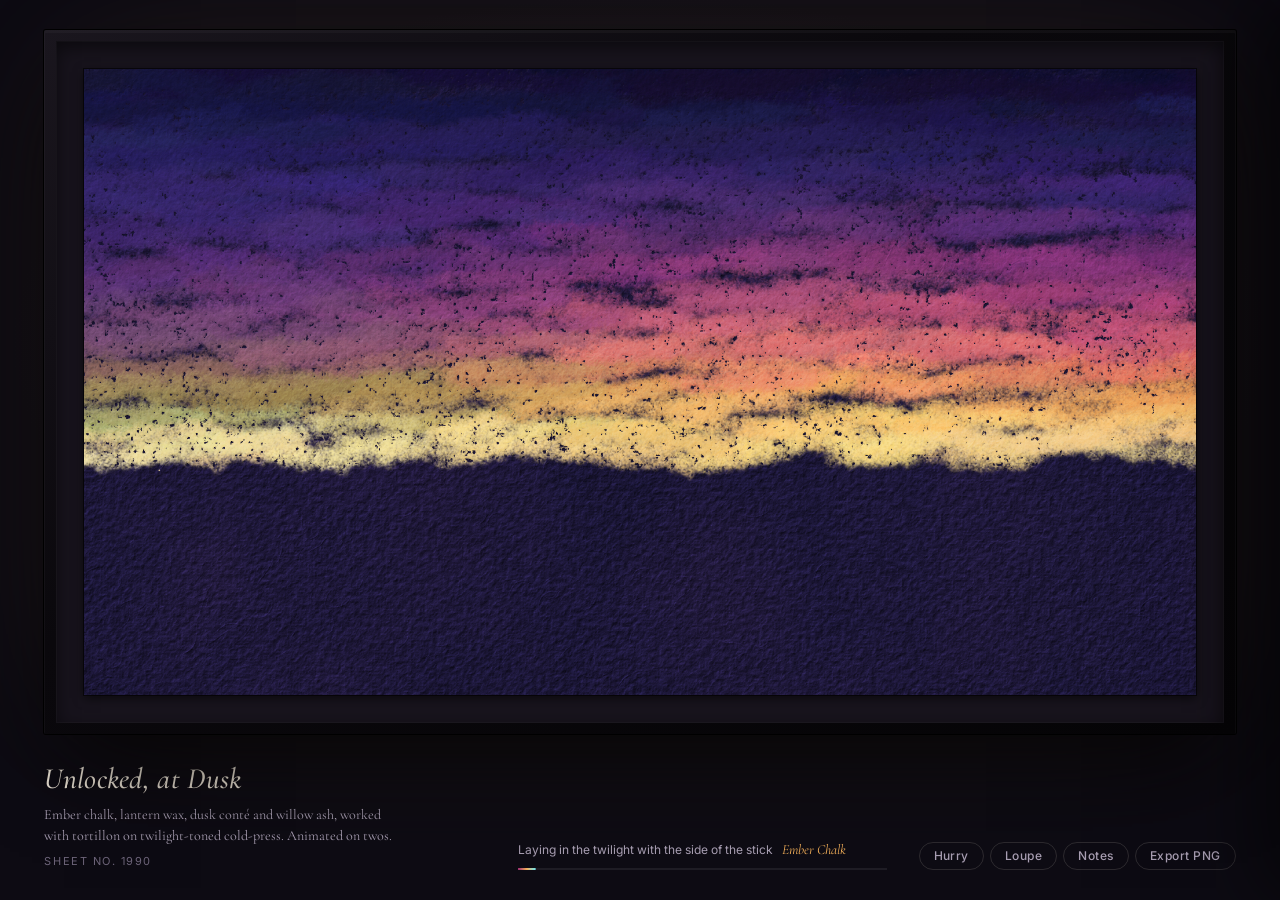
==== index.html @ 74544efd "Unlocked, at Dusk: living hand-drawn dry-media canvas engine Modular vanilla ES-module app rendering" ====
<!doctype html>
<html lang="en">
<head>
  <meta charset="utf-8">
  <meta name="viewport" content="width=device-width, initial-scale=1">
  <title>Unlocked, at Dusk</title>
  <meta name="description" content="A living hand-drawn pastel landscape, drawn mark by mark with simulated dry media and animated on twos.">
  <link rel="preconnect" href="https://fonts.googleapis.com">
  <link rel="preconnect" href="https://fonts.gstatic.com" crossorigin>
  <link href="https://fonts.googleapis.com/css2?family=Cormorant+Garamond:ital,wght@0,400;0,500;1,400&family=Inter:wght@400;500&display=swap" rel="stylesheet">
  <link rel="stylesheet" href="css/gallery.css">
</head>
<body>
  <main class="gallery">
    <div id="stage" class="stage">
      <div class="frame">
        <div class="mat">
          <canvas id="sheet" width="1920" height="1080" aria-label="An animated pastel landscape: a sun inside a stone ring at dusk, floating islands, a golden river winding home, and a fern-lined hollow of glowing seed pods."></canvas>
        </div>
      </div>
      <div id="loupe" class="loupe" aria-hidden="true"><canvas></canvas></div>
    </div>

    <section class="placard">
      <div class="label">
        <h1>Unlocked, at Dusk</h1>
        <p class="medium">Ember chalk, lantern wax, dusk conté and willow ash, worked with tortillon on twilight-toned cold-press. Animated on twos.</p>
        <p class="seed" id="seed"></p>
      </div>
      <div class="progress" aria-live="polite">
        <p class="status"><span id="status">Preparing the studio…</span> <span id="status-tool" class="status-tool"></span></p>
        <div class="progress-track"><div id="progress-bar" class="progress-bar"></div></div>
      </div>
      <nav class="controls" aria-label="Gallery controls">
        <button id="btn-hurry" class="hurry" title="Hurry the artist (F)">Hurry</button>
        <button id="btn-play" title="Pause / play (Space)" aria-pressed="false">Pause</button>
        <button id="btn-loupe" title="Magnifying loupe (L)" aria-pressed="false">Loupe</button>
        <button id="btn-notes" title="Curator's notes (N)" aria-expanded="false">Notes</button>
        <button id="btn-export" title="Export this frame as PNG (S)">Export PNG</button>
      </nav>
    </section>
  </main>

  <aside id="notes" class="notes" aria-label="Curator's notes">
    <button id="notes-close" class="notes-close" aria-label="Close notes">×</button>
    <p class="eyebrow">Curator’s notes</p>
    <h2>On a world that opened all at once</h2>
    <p>
      There is no one in this picture, and nothing you could hold. It is drawn from two feelings.
      The first is the afternoon a life changes on a single audacious idea — the strange, floating
      invincibility of it, the loud joy that follows, and the long, golden drive home through a warm
      night when every road seems to have been unlocked just for you. The second is older: a birthday,
      a vast new world discovered for the first time, hours vanishing in its glow, wrapped in warmth,
      and the messy, impatient ache to dive back in.
    </p>
    <p>
      So the sun sits inside a colossal stone ring, a gate standing open. Islands hang in the air because
      they have simply declined to fall. A river of molten gold winds all the way home into the light,
      carrying streaks of momentum. Above the valley, chalk bursts of celebration flower and crumble.
      And in the hollow under the great fern — whose fiddlehead is still curled like a secret — a nest
      of warm seed pods trembles, hops and bursts, unable to wait one more second.
    </p>
    <p>
      Every mark on the sheet was made by a simulated hand: a wrist that arcs, a tremor, a pressure that
      rises and lifts. Pigment is pressed through a physical model of the paper’s tooth, loads it as
      layers build, crumbles, skips and is dragged by the stump. Living elements are redrawn by that hand
      twelve times a second, and the contours boil between three separately searched drawings — the way
      a hand-drawn film breathes.
    </p>
    <h2 class="tools-title">The five invented tools</h2>
    <div id="tool-cards" class="tool-cards"></div>
    <h2 class="tools-title">In the gallery</h2>
    <ul class="keys">
      <li><kbd>Space</kbd> pause / play</li>
      <li><kbd>L</kbd> loupe — inspect the tooth and the grain</li>
      <li><kbd>N</kbd> these notes</li>
      <li><kbd>S</kbd> export the current frame as PNG</li>
      <li><kbd>F</kbd> hurry the artist while drawing</li>
      <li>Add <code>?seed=2024</code> to the address for a different sheet</li>
    </ul>
  </aside>

  <script type="module" src="js/main.js"></script>
</body>
</html>
---- css/gallery.css ----
/* gallery.css — a dark museum room, a single lit work, a wall label. */

:root {
  --wall: #0d0b13;
  --wall-lit: #1b1624;
  --ink: #e9e1d4;
  --ink-dim: #a99fb3;
  --ink-faint: #6d6479;
  --accent: #f4b05a;
  --accent-cool: #6fe6f2;
  --frame: #0a080c;
  --mat: #17131c;
  --serif: 'Cormorant Garamond', 'Iowan Old Style', Georgia, serif;
  --sans: 'Inter', system-ui, -apple-system, 'Segoe UI', sans-serif;
  color-scheme: dark;
}

* { box-sizing: border-box; }

html, body { margin: 0; height: 100%; }

body {
  background:
    radial-gradient(ellipse 70% 55% at 50% 38%, var(--wall-lit) 0%, var(--wall) 70%),
    var(--wall);
  color: var(--ink);
  font-family: var(--sans);
  font-size: 14px;
  line-height: 1.55;
  overflow-x: hidden;
  -webkit-font-smoothing: antialiased;
}

.gallery {
  min-height: 100%;
  display: flex;
  flex-direction: column;
  align-items: center;
  justify-content: center;
  padding: clamp(16px, 3vh, 40px) 16px clamp(16px, 3vh, 32px);
  gap: clamp(14px, 2.4vh, 28px);
}

/* ------------------------------------------------------------- the work */
.stage {
  position: relative;
  width: min(100%, calc((100vh - 230px) * 16 / 9));
  min-width: min(100%, 320px);
}

.frame {
  padding: clamp(6px, 0.9vw, 14px);
  background: linear-gradient(145deg, #1a161e, var(--frame) 40%, #050406);
  box-shadow:
    0 0 0 1px #000,
    0 2px 0 1px rgba(255, 255, 255, 0.03) inset,
    0 40px 90px -20px rgba(0, 0, 0, 0.85),
    0 0 140px -40px rgba(244, 176, 90, 0.14);
  border-radius: 2px;
}

.mat {
  padding: clamp(10px, 2.2vw, 36px);
  background: var(--mat);
  box-shadow: inset 0 0 0 1px rgba(255, 255, 255, 0.025), inset 0 6px 18px rgba(0, 0, 0, 0.55);
}

#sheet {
  display: block;
  width: 100%;
  height: auto;
  aspect-ratio: 16 / 9;
  background: #1e183a;
  box-shadow: 0 0 0 1px rgba(0, 0, 0, 0.6), 0 3px 10px rgba(0, 0, 0, 0.6);
  image-rendering: auto;
}

body.loupe-on #sheet { cursor: none; }

/* ------------------------------------------------------------- loupe */
.loupe {
  position: fixed;
  left: 0; top: 0;
  width: 300px; height: 300px;
  border-radius: 50%;
  overflow: hidden;
  pointer-events: none;
  opacity: 0;
  transition: opacity 0.18s ease;
  box-shadow:
    0 0 0 2px rgba(10, 8, 12, 0.9),
    0 0 0 5px rgba(196, 170, 120, 0.55),
    0 0 0 7px rgba(10, 8, 12, 0.9),
    0 24px 60px rgba(0, 0, 0, 0.7);
  z-index: 20;
}
.loupe.visible { opacity: 1; }
.loupe canvas { width: 100%; height: 100%; display: block; }
.loupe::after {
  content: '';
  position: absolute; inset: 0;
  border-radius: 50%;
  background: radial-gradient(circle at 32% 28%, rgba(255, 255, 255, 0.16), transparent 38%),
              radial-gradient(circle at 50% 50%, transparent 62%, rgba(0, 0, 0, 0.35) 100%);
}

/* ------------------------------------------------------------- placard */
.placard {
  width: min(100%, calc((100vh - 230px) * 16 / 9));
  display: grid;
  grid-template-columns: minmax(0, 1.2fr) minmax(0, 1fr) auto;
  align-items: end;
  gap: 18px 32px;
}

.label h1 {
  font-family: var(--serif);
  font-weight: 500;
  font-style: italic;
  font-size: clamp(22px, 2.3vw, 32px);
  letter-spacing: 0.01em;
  margin: 0 0 2px;
  color: var(--ink);
}
.label .medium {
  margin: 0;
  font-family: var(--serif);
  font-size: clamp(14px, 1.1vw, 16px);
  color: var(--ink-dim);
  max-width: 52ch;
}
.label .seed {
  margin: 6px 0 0;
  font-size: 11px;
  letter-spacing: 0.14em;
  text-transform: uppercase;
  color: var(--ink-faint);
}

.progress { min-width: 0; transition: opacity 1.2s ease; }
.status {
  margin: 0 0 8px;
  font-size: 12px;
  color: var(--ink-dim);
  white-space: nowrap;
  overflow: hidden;
  text-overflow: ellipsis;
}
.status-tool {
  color: var(--accent);
  font-family: var(--serif);
  font-style: italic;
  font-size: 14px;
  margin-left: 6px;
}
.progress-track {
  height: 2px;
  background: rgba(255, 255, 255, 0.07);
  overflow: hidden;
  transition: opacity 1.2s ease;
}
.progress-bar {
  height: 100%;
  background: linear-gradient(90deg, #9b2b72, var(--accent), var(--accent-cool));
  transform-origin: left center;
  transform: scaleX(0);
  transition: transform 0.3s ease;
}
body.living .progress-track { opacity: 0; }
body.living .status { color: var(--ink-faint); font-style: italic; font-family: var(--serif); font-size: 14px; }

.controls { display: flex; gap: 6px; flex-wrap: wrap; justify-content: flex-end; }
.controls button {
  appearance: none;
  background: transparent;
  color: var(--ink-dim);
  border: 1px solid rgba(233, 225, 212, 0.14);
  border-radius: 999px;
  padding: 7px 14px;
  font: 500 12px/1 var(--sans);
  letter-spacing: 0.04em;
  cursor: pointer;
  transition: color 0.2s, border-color 0.2s, background 0.2s;
}
.controls button:hover { color: var(--ink); border-color: rgba(233, 225, 212, 0.35); }
.controls button:focus-visible { outline: 2px solid var(--accent); outline-offset: 2px; }
.controls button.on, .controls button[aria-pressed="true"] { color: #1a1206; background: var(--accent); border-color: var(--accent); }
.controls button:disabled { opacity: 0.35; cursor: default; }
#btn-play { display: none; }
body.living #btn-play { display: inline-block; }
body.living .hurry { display: none; }

/* ------------------------------------------------------------- notes */
.notes {
  position: fixed;
  top: 0; right: 0; bottom: 0;
  width: min(460px, 100vw);
  padding: 44px 34px 48px;
  background: rgba(14, 11, 19, 0.96);
  backdrop-filter: blur(10px);
  border-left: 1px solid rgba(255, 255, 255, 0.06);
  box-shadow: -30px 0 80px rgba(0, 0, 0, 0.6);
  overflow-y: auto;
  transform: translateX(102%);
  transition: transform 0.45s cubic-bezier(0.2, 0.7, 0.2, 1);
  z-index: 30;
}
.notes.open { transform: translateX(0); }
.notes-close {
  position: absolute; top: 14px; right: 16px;
  width: 34px; height: 34px;
  border-radius: 50%;
  border: 1px solid rgba(255, 255, 255, 0.12);
  background: transparent; color: var(--ink-dim);
  font-size: 20px; line-height: 1; cursor: pointer;
}
.notes-close:hover { color: var(--ink); }
.eyebrow { margin: 0 0 6px; font-size: 11px; letter-spacing: 0.18em; text-transform: uppercase; color: var(--accent); }
.notes h2 {
  font-family: var(--serif);
  font-weight: 500;
  font-style: italic;
  font-size: 26px;
  line-height: 1.15;
  margin: 0 0 16px;
}
.notes p { color: var(--ink-dim); margin: 0 0 14px; font-family: var(--serif); font-size: 16.5px; line-height: 1.55; }
.notes .tools-title { font-size: 21px; margin-top: 30px; }

.tool-cards { display: grid; gap: 12px; }
.tool-card {
  padding: 14px 16px 4px;
  border: 1px solid rgba(255, 255, 255, 0.07);
  border-radius: 6px;
  background: rgba(255, 255, 255, 0.015);
  transition: border-color 0.4s, background 0.4s;
}
.tool-card.active { border-color: rgba(244, 176, 90, 0.55); background: rgba(244, 176, 90, 0.06); }
.tool-card header { display: flex; align-items: baseline; gap: 10px; }
.tool-card h3 { margin: 0; font-family: var(--serif); font-weight: 500; font-size: 20px; color: var(--ink); }
.tool-no { font-family: var(--serif); font-style: italic; color: var(--accent); min-width: 22px; }
.tool-card .tool-medium { margin: 2px 0 8px; font-family: var(--sans); font-size: 11px; letter-spacing: 0.1em; text-transform: uppercase; color: var(--ink-faint); }
.tool-card .tool-recipe { font-style: italic; color: var(--ink); opacity: 0.8; }
.tool-card p { font-size: 15px; }

.keys { list-style: none; padding: 0; margin: 0; color: var(--ink-dim); display: grid; gap: 8px; }
.keys kbd, .keys code {
  font: 500 11px/1 var(--sans);
  padding: 4px 7px; margin-right: 8px;
  border: 1px solid rgba(255, 255, 255, 0.16);
  border-radius: 4px;
  color: var(--ink);
}

@media (max-width: 860px) {
  .placard { grid-template-columns: 1fr; align-items: start; }
  .controls { justify-content: flex-start; }
  .stage, .placard { width: 100%; }
}

@media (prefers-reduced-motion: reduce) {
  .notes, .loupe, .progress-bar { transition: none; }
}
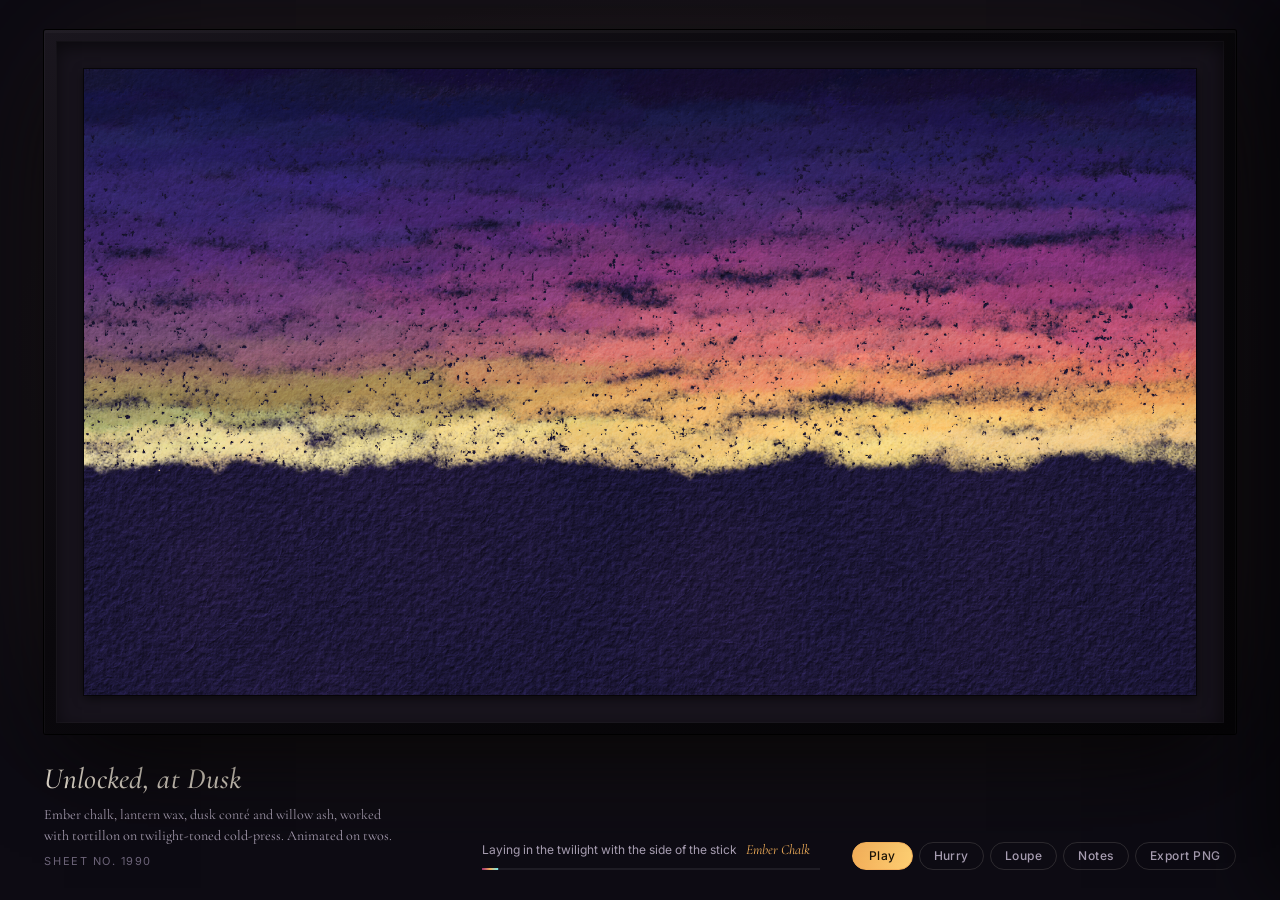
==== commit 0334240e: "Add Drift Home: a playable dry-media game scene with an interactive main menu Hand-lettered chalk ma" ====
--- a/index.html
+++ b/index.html
@@ -32,6 +32,7 @@
         <div class="progress-track"><div id="progress-bar" class="progress-bar"></div></div>
       </div>
       <nav class="controls" aria-label="Gallery controls">
+        <a class="play-link" href="game.html" title="Play Drift Home, a small game inside this painting">Play</a>
         <button id="btn-hurry" class="hurry" title="Hurry the artist (F)">Hurry</button>
         <button id="btn-play" title="Pause / play (Space)" aria-pressed="false">Pause</button>
         <button id="btn-loupe" title="Magnifying loupe (L)" aria-pressed="false">Loupe</button>
--- a/css/gallery.css
+++ b/css/gallery.css
@@ -182,6 +182,19 @@
   cursor: pointer;
   transition: color 0.2s, border-color 0.2s, background 0.2s;
 }
+.controls .play-link {
+  display: inline-block;
+  padding: 7px 16px;
+  border-radius: 999px;
+  font: 500 12px/1 var(--sans);
+  letter-spacing: 0.04em;
+  text-decoration: none;
+  color: #1a1206;
+  background: linear-gradient(90deg, var(--accent), #ffcf72);
+  border: 1px solid var(--accent);
+}
+.controls .play-link:hover { filter: brightness(1.08); }
+.controls .play-link:focus-visible { outline: 2px solid var(--accent-cool); outline-offset: 2px; }
 .controls button:hover { color: var(--ink); border-color: rgba(233, 225, 212, 0.35); }
 .controls button:focus-visible { outline: 2px solid var(--accent); outline-offset: 2px; }
 .controls button.on, .controls button[aria-pressed="true"] { color: #1a1206; background: var(--accent); border-color: var(--accent); }
